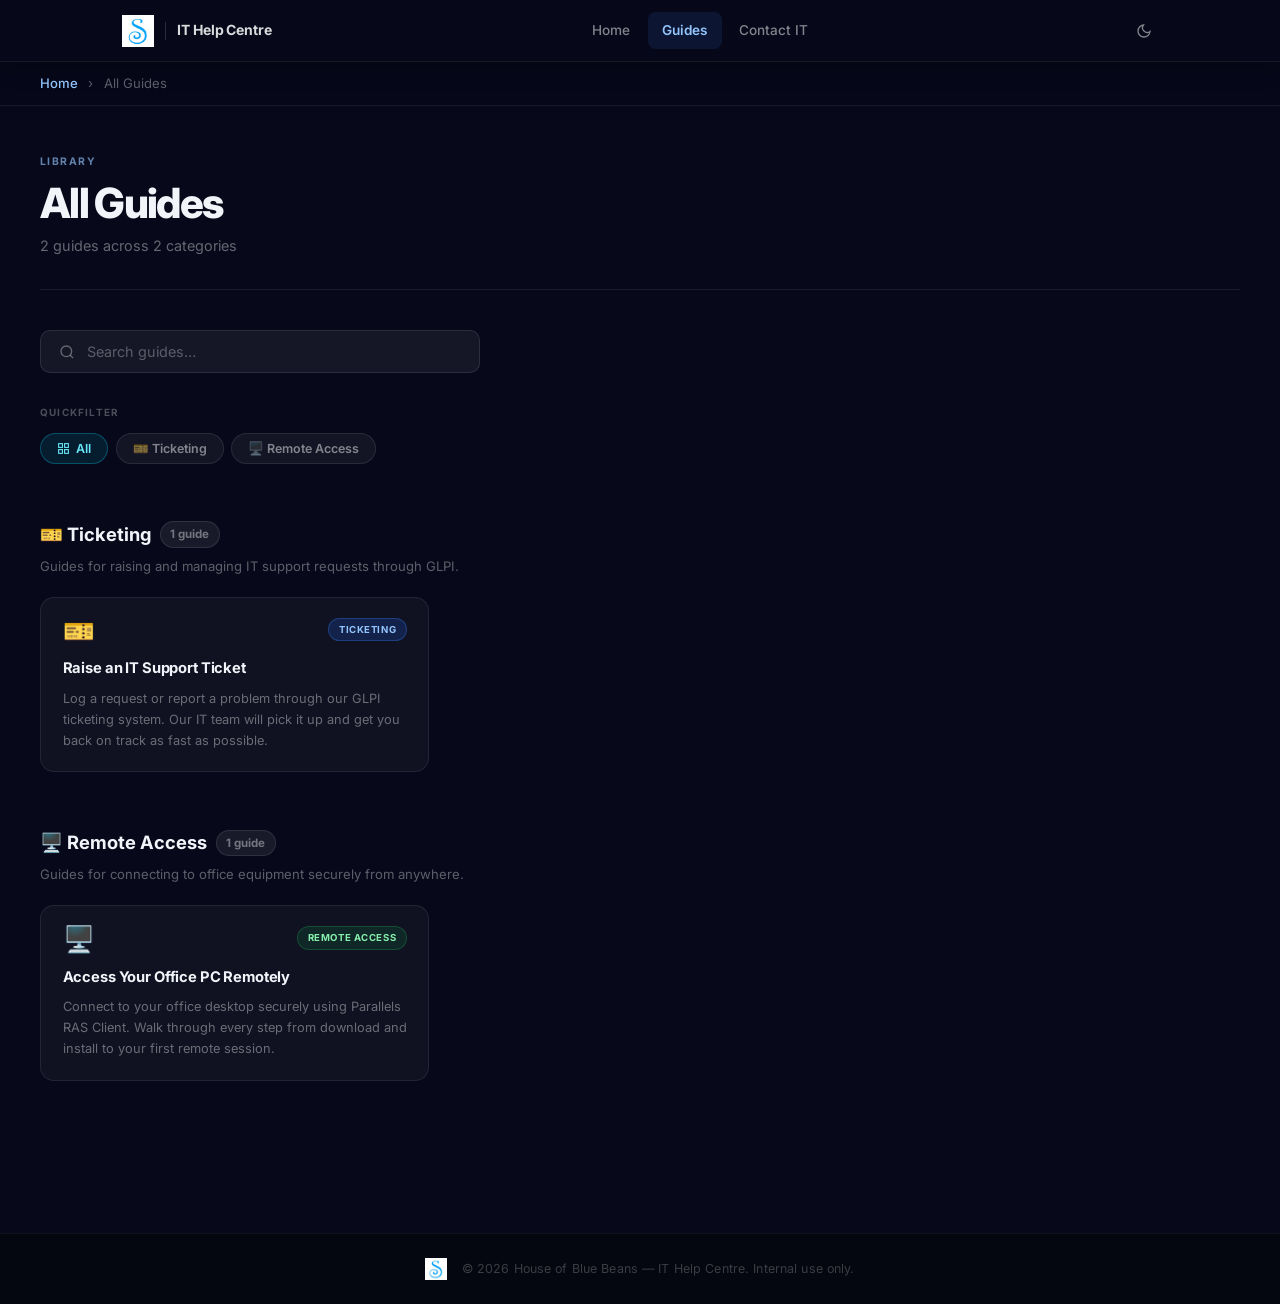
==== guides/all-guides.html @ 7a38ed7c "Add All Guides library page with search and category filters - New guides/all-guides.html — dark-the" ====
<!DOCTYPE html>
<html lang="en">
<head>
  <meta charset="UTF-8" />
  <meta name="viewport" content="width=device-width, initial-scale=1.0" />
  <meta name="description" content="All IT guides for House of Blue Beans staff — ticketing, remote access, and more." />
  <title>All Guides – House of Blue Beans IT Help Centre</title>
  <link rel="icon" type="image/png" href="../assets/images/logo.png" />
  <link rel="stylesheet" href="../assets/style.css?v=7" />
  <link rel="stylesheet" href="../assets/guides-lib.css?v=1" />
</head>
<body>

  <header>
    <div class="hdr-inner">
      <a href="../index.html" class="logo">
        <img src="../assets/images/logo.png" alt="House of Blue Beans" />
        <div class="logo-sep"></div>
        <span class="logo-label">IT Help Centre</span>
      </a>
      <nav>
        <a href="../index.html" class="nav-a">Home</a>
        <a href="../index.html#guides" class="nav-a">Guides</a>
        <a href="../index.html#contact" class="nav-a">Contact IT</a>
      </nav>
      <div class="hdr-controls">
        <button class="theme-toggle" title="Toggle light/dark mode" aria-label="Toggle light/dark mode">
          <svg class="icon-moon" width="16" height="16" fill="none" stroke="currentColor" stroke-width="2" viewBox="0 0 24 24"><path d="M21 12.79A9 9 0 1 1 11.21 3 7 7 0 0 0 21 12.79z"/></svg>
          <svg class="icon-sun" width="16" height="16" fill="none" stroke="currentColor" stroke-width="2" viewBox="0 0 24 24"><circle cx="12" cy="12" r="5"/><line x1="12" y1="1" x2="12" y2="3"/><line x1="12" y1="21" x2="12" y2="23"/><line x1="4.22" y1="4.22" x2="5.64" y2="5.64"/><line x1="18.36" y1="18.36" x2="19.78" y2="19.78"/><line x1="1" y1="12" x2="3" y2="12"/><line x1="21" y1="12" x2="23" y2="12"/><line x1="4.22" y1="19.78" x2="5.64" y2="18.36"/><line x1="18.36" y1="5.64" x2="19.78" y2="4.22"/></svg>
        </button>
        <button class="nav-toggle" aria-label="Open navigation" aria-expanded="false">
          <svg width="20" height="20" fill="none" stroke="currentColor" stroke-width="2" stroke-linecap="round" viewBox="0 0 24 24"><line x1="3" y1="6" x2="21" y2="6"/><line x1="3" y1="12" x2="21" y2="12"/><line x1="3" y1="18" x2="21" y2="18"/></svg>
        </button>
      </div>
    </div>
    <nav class="nav-mobile">
      <a href="../index.html" class="nav-mobile-a">Home</a>
      <a href="../index.html#guides" class="nav-mobile-a">Guides</a>
      <a href="../index.html#contact" class="nav-mobile-a">Contact IT</a>
    </nav>
  </header>

  <div class="breadcrumb">
    <a href="../index.html">Home</a>
    <span>›</span>
    All Guides
  </div>

  <div class="lib-wrap">
    <div class="lib-inner">

      <!-- Page header -->
      <div class="lib-hd">
        <span class="lib-label">Library</span>
        <h1 class="lib-title">All Guides</h1>
        <p class="lib-count" id="libCount">2 guides across 2 categories</p>
      </div>

      <!-- Search -->
      <div class="lib-search-wrap">
        <label class="lib-search" for="libSearch">
          <svg class="lib-search-icon" width="16" height="16" fill="none" stroke="currentColor" stroke-width="2" viewBox="0 0 24 24" aria-hidden="true"><circle cx="11" cy="11" r="8"/><path d="m21 21-4.35-4.35"/></svg>
          <input id="libSearch" type="search" placeholder="Search guides…" autocomplete="off" />
        </label>
      </div>

      <!-- Quickfilter -->
      <span class="lib-filter-label">Quickfilter</span>
      <div class="lib-pills">
        <button class="lib-pill active" data-filter="all">
          <svg width="13" height="13" fill="none" stroke="currentColor" stroke-width="2" viewBox="0 0 24 24"><rect x="3" y="3" width="7" height="7"/><rect x="14" y="3" width="7" height="7"/><rect x="3" y="14" width="7" height="7"/><rect x="14" y="14" width="7" height="7"/></svg>
          All
        </button>
        <button class="lib-pill" data-filter="ticketing">🎫 Ticketing</button>
        <button class="lib-pill" data-filter="remote-access">🖥️ Remote Access</button>
      </div>

      <!-- Empty state -->
      <p class="lib-empty" id="libEmpty">No guides match your search.</p>

      <!-- ── Ticketing ── -->
      <div class="lib-section" data-category="ticketing">
        <div class="lib-section-hd">
          <h2 class="lib-section-title">
            🎫 Ticketing
            <span class="lib-section-count">1 guide</span>
          </h2>
        </div>
        <p class="lib-section-desc">Guides for raising and managing IT support requests through GLPI.</p>
        <div class="lib-grid">

          <a class="lib-card" href="raise-it-ticket.html" data-title="raise an it support ticket" data-desc="log a request or report a problem through our glpi ticketing system">
            <div class="lib-card-top">
              <span class="lib-card-icon">🎫</span>
              <span class="lib-card-badge lbd-blue">Ticketing</span>
            </div>
            <h3 class="lib-card-title">Raise an IT Support Ticket</h3>
            <p class="lib-card-desc">Log a request or report a problem through our GLPI ticketing system. Our IT team will pick it up and get you back on track as fast as possible.</p>
          </a>

        </div>
      </div>

      <!-- ── Remote Access ── -->
      <div class="lib-section" data-category="remote-access">
        <div class="lib-section-hd">
          <h2 class="lib-section-title">
            🖥️ Remote Access
            <span class="lib-section-count">1 guide</span>
          </h2>
        </div>
        <p class="lib-section-desc">Guides for connecting to office equipment securely from anywhere.</p>
        <div class="lib-grid">

          <a class="lib-card" href="parallels-ras.html" data-title="access your office pc remotely" data-desc="connect to your office desktop securely using parallels ras client from home">
            <div class="lib-card-top">
              <span class="lib-card-icon">🖥️</span>
              <span class="lib-card-badge lbd-green">Remote Access</span>
            </div>
            <h3 class="lib-card-title">Access Your Office PC Remotely</h3>
            <p class="lib-card-desc">Connect to your office desktop securely using Parallels RAS Client. Walk through every step from download and install to your first remote session.</p>
          </a>

        </div>
      </div>

    </div>
  </div>

  <footer>
    <div class="footer-inner">
      <img src="../assets/images/logo.png" alt="House of Blue Beans" height="22" />
      <span>&copy; 2026 House of Blue Beans &mdash; IT Help Centre. Internal use only.</span>
    </div>
  </footer>

  <script src="../assets/main.js?v=6"></script>
  <script>
    (function () {
      var search   = document.getElementById('libSearch');
      var pills    = document.querySelectorAll('.lib-pill');
      var sections = document.querySelectorAll('.lib-section');
      var cards    = document.querySelectorAll('.lib-card');
      var empty    = document.getElementById('libEmpty');
      var activeFilter = 'all';

      function applyFilters() {
        var q = search.value.trim().toLowerCase();
        var anyVisible = false;

        sections.forEach(function (sec) {
          var cat = sec.dataset.category;
          var catMatch = activeFilter === 'all' || activeFilter === cat;
          var secHasMatch = false;

          sec.querySelectorAll('.lib-card').forEach(function (card) {
            var text = (card.dataset.title + ' ' + card.dataset.desc).toLowerCase();
            var match = catMatch && (!q || text.includes(q));
            card.style.display = match ? '' : 'none';
            if (match) { secHasMatch = true; anyVisible = true; }
          });

          sec.classList.toggle('hidden', !secHasMatch);
        });

        empty.classList.toggle('visible', !anyVisible);
      }

      search.addEventListener('input', applyFilters);

      pills.forEach(function (pill) {
        pill.addEventListener('click', function () {
          pills.forEach(function (p) { p.classList.remove('active'); });
          pill.classList.add('active');
          activeFilter = pill.dataset.filter;
          applyFilters();
        });
      });
    })();
  </script>
</body>
</html>
---- assets/style.css ----
@import url('https://fonts.googleapis.com/css2?family=Inter:wght@400;500;600;700;800&display=swap');

/* ══════════════════════════════════════
   RESET & BASE
══════════════════════════════════════ */
*, *::before, *::after { box-sizing: border-box; margin: 0; padding: 0; }
html { scroll-behavior: smooth; }
body {
  font-family: 'Inter', 'Segoe UI', system-ui, sans-serif;
  background: #07091a;
  color: #f1f5f9;
  line-height: 1.6;
  -webkit-font-smoothing: antialiased;
  min-height: 100vh;
}
a { text-decoration: none; color: inherit; }
img { display: block; }

/* ══════════════════════════════════════
   HEADER
══════════════════════════════════════ */
header {
  position: sticky; top: 0; z-index: 200;
  height: 62px;
  background: rgba(7,9,26,.88);
  backdrop-filter: blur(18px);
  -webkit-backdrop-filter: blur(18px);
  border-bottom: 1px solid rgba(255,255,255,.07);
  box-shadow: 0 1px 24px rgba(0,0,0,.35);
}
.hdr-inner {
  max-width: 1100px; margin: 0 auto;
  padding: 0 2rem; height: 100%;
  display: flex; align-items: center; justify-content: space-between;
}
.logo {
  display: flex; align-items: center; gap: .7rem;
}
.logo img { height: 32px; width: auto; }
.logo-sep { width: 1px; height: 18px; background: rgba(255,255,255,.15); }
.logo-label {
  font-size: .875rem; font-weight: 700;
  color: rgba(255,255,255,.85); letter-spacing: -.01em;
  white-space: nowrap;
}
nav { display: flex; align-items: center; gap: .2rem; }
.nav-a {
  font-size: .85rem; font-weight: 500;
  color: rgba(255,255,255,.5);
  padding: .45rem .9rem; border-radius: 8px;
  transition: color .15s, background .15s;
}
.nav-a:hover  { color: rgba(255,255,255,.9); background: rgba(255,255,255,.07); }
.nav-a.active { color: #93c5fd; background: rgba(59,130,246,.12); font-weight: 600; }

/* Header controls — theme toggle + hamburger */
.hdr-controls { display: flex; align-items: center; gap: .35rem; }
.theme-toggle,
.nav-toggle {
  background: none; border: none; cursor: pointer;
  color: rgba(255,255,255,.5); padding: .4rem;
  border-radius: 8px; display: flex; align-items: center;
  transition: color .15s, background .15s;
}
.theme-toggle:hover,
.nav-toggle:hover { color: rgba(255,255,255,.9); background: rgba(255,255,255,.07); }
.nav-toggle { display: none; }
.theme-toggle .icon-sun { display: none; }
body.light-mode .theme-toggle .icon-moon { display: none; }
body.light-mode .theme-toggle .icon-sun  { display: block; }

/* Mobile nav panel */
.nav-mobile {
  display: none;
  flex-direction: column;
  background: rgba(7,9,26,.97);
  backdrop-filter: blur(18px);
  -webkit-backdrop-filter: blur(18px);
  border-top: 1px solid rgba(255,255,255,.07);
  padding: .5rem 1.25rem 1rem;
  gap: .2rem;
}
.nav-mobile.open { display: flex; }
.nav-mobile-a {
  padding: .65rem .75rem; border-radius: 8px;
  font-size: .9rem; font-weight: 500;
  color: rgba(255,255,255,.55);
  transition: color .15s, background .15s;
}
.nav-mobile-a:hover { color: rgba(255,255,255,.9); background: rgba(255,255,255,.07); }
.nav-mobile-a.active { color: #93c5fd; background: rgba(59,130,246,.12); font-weight: 600; }

/* ══════════════════════════════════════
   HERO
══════════════════════════════════════ */
.hero {
  position: relative; overflow: hidden;
  padding: 6rem 2rem 5.5rem;
  text-align: center;
  background:
    radial-gradient(ellipse at 20% 60%, rgba(37,99,235,.22) 0%, transparent 55%),
    radial-gradient(ellipse at 80% 15%, rgba(99,102,241,.18) 0%, transparent 52%),
    radial-gradient(ellipse at 50% 100%, rgba(14,50,140,.2)  0%, transparent 58%),
    linear-gradient(180deg, #07091a 0%, #090d22 100%);
}
.hero::before {
  content: '';
  position: absolute; inset: 0;
  background-image:
    linear-gradient(rgba(255,255,255,.025) 1px, transparent 1px),
    linear-gradient(90deg, rgba(255,255,255,.025) 1px, transparent 1px);
  background-size: 60px 60px;
  mask-image: radial-gradient(ellipse at 50% 40%, black 30%, transparent 75%);
  pointer-events: none;
}
.hero-inner { max-width: 660px; margin: 0 auto; position: relative; }

.eyebrow {
  display: inline-flex; align-items: center; gap: .5rem;
  font-size: .7rem; font-weight: 700;
  letter-spacing: .12em; text-transform: uppercase;
  color: rgba(147,197,253,.8);
  margin-bottom: 1.5rem;
}
.eyebrow-dot {
  width: 7px; height: 7px; border-radius: 50%;
  background: #22c55e;
  box-shadow: 0 0 8px rgba(34,197,94,.7);
  animation: pulse 2.5s ease-in-out infinite;
  flex-shrink: 0;
}
@keyframes pulse {
  0%, 100% { box-shadow: 0 0 0 0 rgba(34,197,94,.5); }
  55%       { box-shadow: 0 0 0 7px rgba(34,197,94,0); }
}

.hero h1 {
  font-size: 3.4rem; font-weight: 800;
  letter-spacing: -.045em; line-height: 1.08;
  color: #fff;
  margin-bottom: 1rem;
  background: linear-gradient(135deg, #ffffff 40%, #93c5fd 100%);
  -webkit-background-clip: text;
  -webkit-text-fill-color: transparent;
  background-clip: text;
}
.hero p {
  font-size: 1.1rem;
  color: rgba(255,255,255,.48);
  margin-bottom: 2.5rem;
  letter-spacing: -.01em;
}

/* Search */
.search-box {
  display: flex; align-items: center; gap: .75rem;
  max-width: 480px; margin: 0 auto;
  background: rgba(255,255,255,.07);
  border: 1px solid rgba(255,255,255,.12);
  border-radius: 14px;
  padding: .9rem 1.25rem;
  cursor: text;
  transition: background .2s, border-color .2s, box-shadow .2s;
}
.search-box:focus-within {
  background: rgba(255,255,255,.1);
  border-color: rgba(99,102,241,.55);
  box-shadow: 0 0 0 3px rgba(99,102,241,.18);
}
.s-icon { color: rgba(255,255,255,.35); flex-shrink: 0; }
.search-box input {
  background: none; border: none; outline: none;
  color: #fff; font-size: .95rem; width: 100%;
  font-family: inherit;
}
.search-box input::placeholder { color: rgba(255,255,255,.3); }
.search-hint {
  font-size: .7rem; font-weight: 600;
  background: rgba(255,255,255,.08);
  border: 1px solid rgba(255,255,255,.12);
  border-radius: 5px; padding: .1rem .4rem;
  color: rgba(255,255,255,.3);
  pointer-events: none; white-space: nowrap;
  font-family: monospace;
}

/* Hero CTA buttons */
.hero-actions {
  display: flex; align-items: center; justify-content: center;
  gap: .85rem; margin-top: 2rem; flex-wrap: wrap;
}
.btn-primary {
  display: inline-flex; align-items: center; gap: .5rem;
  background: linear-gradient(135deg, #2563eb 0%, #4f46e5 100%);
  color: #fff; font-weight: 700; font-size: .9rem;
  padding: .75rem 1.5rem; border-radius: 12px;
  text-decoration: none; border: none;
  box-shadow: 0 4px 20px rgba(37,99,235,.35);
  transition: transform .2s, box-shadow .2s;
}
.btn-primary svg { transition: transform .2s; flex-shrink: 0; }
.btn-primary:hover { transform: translateY(-2px); box-shadow: 0 8px 28px rgba(37,99,235,.45); }
.btn-primary:hover svg { transform: translateX(3px); }
.btn-ghost {
  display: inline-flex; align-items: center;
  color: rgba(255,255,255,.55); font-weight: 600; font-size: .9rem;
  padding: .75rem 1.25rem; border-radius: 12px;
  border: 1px solid rgba(255,255,255,.12);
  text-decoration: none;
  transition: color .2s, border-color .2s, background .2s;
}
.btn-ghost:hover { color: rgba(255,255,255,.9); border-color: rgba(255,255,255,.25); background: rgba(255,255,255,.06); }

/* ══════════════════════════════════════
   GUIDES SECTION
══════════════════════════════════════ */
.guides {
  padding: 4rem 2rem 5rem;
  background: linear-gradient(180deg, #090d22 0%, #07091a 100%);
}
.guides-inner { max-width: 940px; margin: 0 auto; }

.guides-label { text-align: center; margin-bottom: 2.5rem; }

.sec-pill {
  display: inline-block;
  font-size: .7rem; font-weight: 700;
  letter-spacing: .1em; text-transform: uppercase;
  color: rgba(147,197,253,.8);
  padding: .35rem 1rem;
  border: 1px solid rgba(59,130,246,.25);
  border-radius: 999px;
  background: rgba(37,99,235,.1);
}

/* Onboarding banner */
.onboard-banner {
  display: flex; align-items: center; gap: 1.25rem;
  background: rgba(37,99,235,.08);
  border: 1px solid rgba(59,130,246,.2);
  border-radius: 16px;
  padding: 1.1rem 1.5rem;
  margin-bottom: 2rem;
  flex-wrap: wrap;
}
.onboard-icon { font-size: 1.6rem; flex-shrink: 0; }
.onboard-text { flex: 1; min-width: 160px; }
.onboard-text strong {
  display: block; font-size: .9rem; font-weight: 700;
  color: #93c5fd; margin-bottom: .15rem;
}
.onboard-text span { font-size: .8rem; color: rgba(255,255,255,.45); }
.onboard-steps { display: flex; align-items: center; gap: .75rem; flex-wrap: wrap; }
.onboard-step {
  display: inline-flex; align-items: center; gap: .45rem;
  background: rgba(255,255,255,.06); border: 1px solid rgba(255,255,255,.1);
  border-radius: 8px; padding: .45rem .85rem;
  font-size: .8rem; font-weight: 600; color: rgba(255,255,255,.75);
  transition: background .15s, border-color .15s, color .15s;
}
.onboard-step:hover { background: rgba(255,255,255,.1); border-color: rgba(255,255,255,.18); color: #fff; }
.onboard-num {
  width: 18px; height: 18px; border-radius: 50%;
  background: #2563eb; color: #fff;
  font-size: .7rem; font-weight: 700;
  display: flex; align-items: center; justify-content: center;
  flex-shrink: 0;
}
.onboard-arrow { color: rgba(255,255,255,.3); flex-shrink: 0; }

/* Category filter */
.filter-row {
  display: flex; align-items: center; gap: .5rem;
  margin-bottom: 1.75rem; flex-wrap: wrap;
}
.filter-btn {
  background: rgba(255,255,255,.05);
  border: 1px solid rgba(255,255,255,.1);
  border-radius: 999px;
  padding: .38rem 1rem;
  font-size: .78rem; font-weight: 600;
  color: rgba(255,255,255,.5);
  cursor: pointer; font-family: inherit;
  transition: background .15s, border-color .15s, color .15s;
}
.filter-btn:hover { background: rgba(255,255,255,.09); color: rgba(255,255,255,.8); }
.filter-btn.active {
  background: rgba(37,99,235,.2);
  border-color: rgba(59,130,246,.4);
  color: #93c5fd;
}

/* 2-card grid */
.card-grid {
  display: grid;
  grid-template-columns: repeat(2, 1fr);
  gap: 1.5rem;
}

/* Guide card */
.gcard {
  position: relative;
  display: flex; flex-direction: column;
  background: rgba(12,18,46,.7);
  border-radius: 24px;
  padding: 2.25rem 2.25rem 2rem;
  overflow: hidden;
  isolation: isolate;
  transition: transform .3s cubic-bezier(.22,.68,0,1.2), box-shadow .3s;
  box-shadow: 0 4px 24px rgba(0,0,0,.35), 0 1px 0 rgba(255,255,255,.04) inset;
}
.gcard::before {
  content: '';
  position: absolute; inset: 0;
  border-radius: 24px; padding: 1px;
  background: linear-gradient(135deg, rgba(59,130,246,.35) 0%, rgba(99,102,241,.2) 100%);
  -webkit-mask: linear-gradient(#fff 0 0) content-box, linear-gradient(#fff 0 0);
  mask: linear-gradient(#fff 0 0) content-box, linear-gradient(#fff 0 0);
  -webkit-mask-composite: xor; mask-composite: exclude;
  pointer-events: none;
  transition: opacity .3s;
}
.gcard::after {
  content: '';
  position: absolute; top: 0; left: 15%; right: 15%; height: 1px;
  background: linear-gradient(90deg, transparent, rgba(99,130,246,.6), transparent);
  pointer-events: none;
}
.gcard:hover {
  transform: translateY(-8px);
  box-shadow: 0 28px 64px rgba(37,99,235,.25), 0 8px 24px rgba(0,0,0,.4);
}
.gcard:hover::before {
  background: linear-gradient(135deg, rgba(59,130,246,.65) 0%, rgba(99,102,241,.5) 100%);
}

.gc-top {
  display: flex; align-items: center; gap: .85rem;
  margin-bottom: 1.5rem;
}
.gc-icon {
  width: 56px; height: 56px; border-radius: 16px;
  display: flex; align-items: center; justify-content: center;
  font-size: 1.6rem; flex-shrink: 0;
}
.ic-blue   { background: linear-gradient(135deg, rgba(37,99,235,.3), rgba(99,102,241,.2)); border: 1px solid rgba(59,130,246,.3); }
.ic-green  { background: linear-gradient(135deg, rgba(22,163,74,.25), rgba(16,185,129,.15)); border: 1px solid rgba(34,197,94,.25); }

.gc-badge {
  font-size: .65rem; font-weight: 700; letter-spacing: .08em;
  text-transform: uppercase; padding: .22rem .65rem;
  border-radius: 999px;
}
.bd-blue   { background: rgba(37,99,235,.2);  color: #93c5fd; border: 1px solid rgba(59,130,246,.3); }
.bd-green  { background: rgba(22,163,74,.15); color: #86efac; border: 1px solid rgba(34,197,94,.25); }

.gc-title {
  font-size: 1.25rem; font-weight: 800;
  color: #f1f5f9; letter-spacing: -.025em;
  line-height: 1.25; margin-bottom: .85rem;
}
.gc-desc {
  font-size: .875rem; color: rgba(255,255,255,.48);
  line-height: 1.65; flex: 1; margin-bottom: 1.75rem;
}

.gc-footer {
  margin-top: auto;
  padding-top: 1.5rem;
  border-top: 1px solid rgba(255,255,255,.07);
}
.gc-cta {
  display: inline-flex; align-items: center; gap: .5rem;
  font-size: .875rem; font-weight: 700;
  color: #93c5fd;
  transition: gap .2s, color .2s;
}
.gc-cta svg { transition: transform .2s; flex-shrink: 0; }
.gcard:hover .gc-cta { gap: .75rem; color: #bfdbfe; }
.gcard:hover .gc-cta svg { transform: translateX(3px); }

/* ══════════════════════════════════════
   CONTACT SECTION
══════════════════════════════════════ */
.contact {
  padding: 4rem 2rem 4.5rem;
  background: linear-gradient(180deg, #07091a 0%, #06071a 100%);
  border-top: 1px solid rgba(255,255,255,.05);
}
.contact-inner { max-width: 1100px; margin: 0 auto; }
.contact-hd { text-align: center; margin-bottom: 2.5rem; }
.contact-sub {
  margin-top: .75rem;
  font-size: .9rem; color: rgba(255,255,255,.38);
}

.contact-row {
  display: grid;
  grid-template-columns: repeat(3, 1fr);
  gap: 1.1rem;
}
.ccard {
  background: rgba(255,255,255,.04);
  border: 1px solid rgba(255,255,255,.08);
  border-radius: 18px;
  padding: 1.5rem 1.6rem;
  display: flex; align-items: flex-start; gap: .9rem;
  transition: background .2s, border-color .2s, transform .25s;
}
.ccard:hover {
  background: rgba(255,255,255,.07);
  border-color: rgba(255,255,255,.14);
  transform: translateY(-3px);
}
.ccard-icon {
  font-size: 1.2rem; width: 42px; height: 42px;
  border-radius: 12px; flex-shrink: 0;
  display: flex; align-items: center; justify-content: center;
}
.ci-green  { background: rgba(22,163,74,.15);  border: 1px solid rgba(34,197,94,.2); }
.ci-blue   { background: rgba(37,99,235,.15);  border: 1px solid rgba(59,130,246,.2); }
.ci-purple { background: rgba(99,102,241,.15); border: 1px solid rgba(99,102,241,.25); }

.ccard-label {
  font-size: .65rem; font-weight: 700;
  letter-spacing: .09em; text-transform: uppercase;
  color: rgba(255,255,255,.3); margin-bottom: .3rem;
}
.ccard-val {
  font-size: .875rem; font-weight: 600;
  color: rgba(255,255,255,.8);
  line-height: 1.4;
  display: block;
  white-space: nowrap;
}
.ccard-link { color: #93c5fd; }
.ccard-link:hover { text-decoration: underline; }
.ccard-note {
  font-size: .75rem; color: rgba(255,255,255,.28);
  margin-top: .3rem;
}

/* ══════════════════════════════════════
   FOOTER
══════════════════════════════════════ */
footer {
  background: #040610;
  border-top: 1px solid rgba(255,255,255,.05);
  padding: 1.5rem 2rem;
}
.footer-inner {
  max-width: 940px; margin: 0 auto;
  display: flex; align-items: center; justify-content: center;
  gap: .9rem;
}
footer span {
  font-size: .78rem;
  color: rgba(255,255,255,.22);
  letter-spacing: .01em;
}

/* ══════════════════════════════════════
   RESPONSIVE
══════════════════════════════════════ */
@media (max-width: 700px) {
  .hero { padding: 4.5rem 1.5rem 4rem; }
  .hero h1 { font-size: 2.4rem; }
  .hero p  { font-size: 1rem; }
  .card-grid { grid-template-columns: 1fr; }
  .guides { padding: 3rem 1.5rem 4rem; }
  .contact-row { grid-template-columns: 1fr; }
  .contact { padding: 3rem 1.5rem 3.5rem; }
  .hdr-inner { padding: 0 1.25rem; }
  nav { display: none; }
  .nav-toggle { display: flex; }
  .gcard { padding: 1.75rem 1.5rem; }
  .search-hint { display: none; }
}
@media (max-width: 420px) {
  .hero h1 { font-size: 2rem; }
  .search-box { padding: .8rem 1rem; }
  .onboard-banner { flex-direction: column; align-items: flex-start; }
}

/* ══════════════════════════════════════
   GUIDE PAGES
══════════════════════════════════════ */
.breadcrumb {
  position: sticky;
  top: 62px;
  z-index: 100;
  background: rgba(7,9,26,.97);
  backdrop-filter: blur(12px);
  -webkit-backdrop-filter: blur(12px);
  border-bottom: 1px solid rgba(255,255,255,.07);
  padding: .7rem 2.5rem; font-size: .82rem;
  color: rgba(255,255,255,.35);
}
.breadcrumb a { color: #93c5fd; font-weight: 500; }
.breadcrumb a:hover { text-decoration: underline; }
.breadcrumb span { margin: 0 .4rem; }

.contact-bar {
  background: #0f172a; color: #64748b;
  text-align: center; padding: 1.1rem 2rem; font-size: .875rem;
}
.contact-bar a      { color: #60a5fa; }
.contact-bar strong { color: #cbd5e1; }

@media (max-width: 640px) {
  .breadcrumb { padding-left: 1.25rem; }
}

/* ══════════════════════════════════════
   LIGHT MODE (HOMEPAGE)
══════════════════════════════════════ */
body.light-mode {
  background: #f8fafc;
  color: #0f172a;
}

/* Header */
body.light-mode header {
  background: rgba(255,255,255,.96);
  border-bottom-color: #e2e8f0;
  box-shadow: 0 1px 12px rgba(0,0,0,.06);
}
body.light-mode .logo-label { color: #0f172a; }
body.light-mode .logo-sep { background: #e2e8f0; }
body.light-mode .nav-a { color: #64748b; }
body.light-mode .nav-a:hover { color: #0f172a; background: #f1f5f9; }
body.light-mode .nav-a.active { color: #2563eb; background: #eff6ff; font-weight: 600; }
body.light-mode .theme-toggle,
body.light-mode .nav-toggle { color: #64748b; }
body.light-mode .theme-toggle:hover,
body.light-mode .nav-toggle:hover { color: #0f172a; background: #f1f5f9; }
body.light-mode .nav-mobile { background: #ffffff; border-top-color: #e2e8f0; box-shadow: 0 4px 12px rgba(0,0,0,.06); }
body.light-mode .nav-mobile-a { color: #64748b; }
body.light-mode .nav-mobile-a:hover { color: #0f172a; background: #f8fafc; }
body.light-mode .nav-mobile-a.active { color: #2563eb; background: #eff6ff; }

/* Hero */
body.light-mode .hero {
  background: linear-gradient(180deg, #ffffff 0%, #f1f5f9 100%);
}
body.light-mode .hero::before {
  background-image:
    linear-gradient(rgba(0,0,0,.04) 1px, transparent 1px),
    linear-gradient(90deg, rgba(0,0,0,.04) 1px, transparent 1px);
}
body.light-mode .hero h1 {
  background: linear-gradient(135deg, #0f172a 40%, #2563eb 100%);
  -webkit-background-clip: text;
  background-clip: text;
}
body.light-mode .hero p { color: #64748b; }
body.light-mode .eyebrow { color: #2563eb; }
body.light-mode .eyebrow-dot { background: #16a34a; box-shadow: 0 0 8px rgba(22,163,74,.5); }

/* Search */
body.light-mode .search-box {
  background: #ffffff;
  border-color: #e2e8f0;
  box-shadow: 0 1px 4px rgba(0,0,0,.06);
}
body.light-mode .search-box:focus-within {
  border-color: #2563eb;
  box-shadow: 0 0 0 3px rgba(37,99,235,.12);
}
body.light-mode .search-box input { color: #0f172a; }
body.light-mode .search-box input::placeholder { color: #94a3b8; }
body.light-mode .s-icon { color: #94a3b8; }
body.light-mode .search-hint { background: #f1f5f9; border-color: #e2e8f0; color: #94a3b8; }

/* CTA */
body.light-mode .btn-ghost { color: #475569; border-color: #e2e8f0; }
body.light-mode .btn-ghost:hover { color: #0f172a; background: #f1f5f9; border-color: #cbd5e1; }

/* Guides section */
body.light-mode .guides { background: #f8fafc; }
body.light-mode .sec-pill { color: #1d4ed8; border-color: #bfdbfe; background: #eff6ff; }

/* Onboarding banner */
body.light-mode .onboard-banner { background: #eff6ff; border-color: #bfdbfe; }
body.light-mode .onboard-text strong { color: #1d4ed8; }
body.light-mode .onboard-text span { color: #64748b; }
body.light-mode .onboard-step { background: #ffffff; border-color: #e2e8f0; color: #374151; }
body.light-mode .onboard-step:hover { background: #f0f9ff; border-color: #93c5fd; color: #1d4ed8; }
body.light-mode .onboard-arrow { color: #cbd5e1; }

/* Filter */
body.light-mode .filter-btn { background: #ffffff; border-color: #e2e8f0; color: #64748b; }
body.light-mode .filter-btn:hover { background: #f8fafc; color: #374151; border-color: #cbd5e1; }
body.light-mode .filter-btn.active { background: #eff6ff; border-color: #93c5fd; color: #1d4ed8; }

/* Cards */
body.light-mode .gcard {
  background: #ffffff;
  box-shadow: 0 1px 3px rgba(0,0,0,.05), 0 4px 16px rgba(0,0,0,.06);
}
body.light-mode .gcard::before { background: linear-gradient(135deg, rgba(37,99,235,.3) 0%, rgba(99,102,241,.2) 100%); }
body.light-mode .gcard:hover { box-shadow: 0 8px 32px rgba(37,99,235,.12), 0 2px 8px rgba(0,0,0,.06); }
body.light-mode .gc-title { color: #0f172a; }
body.light-mode .gc-desc { color: #64748b; }
body.light-mode .gc-footer { border-top-color: #f1f5f9; }

/* Contact */
body.light-mode .contact { background: #f1f5f9; border-top-color: #e2e8f0; }
body.light-mode .contact-sub { color: #64748b; }
body.light-mode .ccard { background: #ffffff; border-color: #e2e8f0; box-shadow: 0 1px 4px rgba(0,0,0,.04); }
body.light-mode .ccard:hover { background: #f8fafc; border-color: #cbd5e1; box-shadow: 0 4px 12px rgba(0,0,0,.06); }
body.light-mode .ccard-label { color: #94a3b8; }
body.light-mode .ccard-val { color: #0f172a; }
body.light-mode .ccard-note { color: #94a3b8; }

/* Footer */
body.light-mode footer { background: #e2e8f0; border-top-color: #cbd5e1; }
body.light-mode footer span { color: #64748b; }
---- assets/guides-lib.css ----
/* ── Library page layout ── */
.lib-wrap {
  min-height: calc(100vh - 62px);
  background: #07091a;
  padding: 3rem 2rem 6rem;
}
.lib-inner {
  max-width: 1200px;
  margin: 0 auto;
}

/* Page header */
.lib-hd {
  padding-bottom: 2rem;
  margin-bottom: 2.5rem;
  border-bottom: 1px solid rgba(255,255,255,.07);
}
.lib-label {
  display: block;
  font-size: .65rem; font-weight: 700;
  letter-spacing: .14em; text-transform: uppercase;
  color: rgba(147,197,253,.65);
  margin-bottom: .65rem;
}
.lib-title {
  font-size: 2.6rem; font-weight: 800;
  color: #f1f5f9; letter-spacing: -.04em;
  line-height: 1.1; margin-bottom: .45rem;
}
.lib-count {
  font-size: .9rem;
  color: rgba(255,255,255,.38);
}

/* Search */
.lib-search-wrap { margin-bottom: 2rem; }
.lib-search {
  display: flex; align-items: center; gap: .75rem;
  max-width: 440px;
  background: rgba(255,255,255,.06);
  border: 1px solid rgba(255,255,255,.1);
  border-radius: 10px;
  padding: .75rem 1.1rem;
  cursor: text;
  transition: border-color .2s, box-shadow .2s;
}
.lib-search:focus-within {
  border-color: rgba(99,102,241,.5);
  box-shadow: 0 0 0 3px rgba(99,102,241,.14);
}
.lib-search-icon { color: rgba(255,255,255,.35); flex-shrink: 0; }
.lib-search input {
  background: none; border: none; outline: none;
  color: #f1f5f9; font-size: .9rem; width: 100%;
  font-family: inherit;
}
.lib-search input::placeholder { color: rgba(255,255,255,.3); }

/* Quickfilter */
.lib-filter-label {
  display: block;
  font-size: .62rem; font-weight: 700;
  letter-spacing: .12em; text-transform: uppercase;
  color: rgba(255,255,255,.28);
  margin-bottom: .75rem;
}
.lib-pills {
  display: flex; align-items: center; gap: .45rem;
  flex-wrap: wrap;
  margin-bottom: 3.5rem;
}
.lib-pill {
  display: inline-flex; align-items: center; gap: .4rem;
  background: rgba(255,255,255,.05);
  border: 1px solid rgba(255,255,255,.09);
  border-radius: 999px;
  padding: .42rem 1rem;
  font-size: .78rem; font-weight: 600;
  color: rgba(255,255,255,.48);
  cursor: pointer; font-family: inherit;
  transition: background .15s, border-color .15s, color .15s;
}
.lib-pill:hover { background: rgba(255,255,255,.09); color: rgba(255,255,255,.85); }
.lib-pill.active {
  background: rgba(6,182,212,.12);
  border-color: rgba(6,182,212,.35);
  color: #67e8f9;
}

/* Category section */
.lib-section { margin-bottom: 3.5rem; }
.lib-section.hidden { display: none; }
.lib-section-hd {
  display: flex; align-items: center; justify-content: space-between;
  margin-bottom: .4rem;
}
.lib-section-title {
  font-size: 1.15rem; font-weight: 700;
  color: #f1f5f9;
  display: flex; align-items: center; gap: .55rem;
}
.lib-section-count {
  font-size: .72rem; font-weight: 700;
  background: rgba(255,255,255,.07);
  border: 1px solid rgba(255,255,255,.1);
  border-radius: 999px;
  padding: .18rem .6rem;
  color: rgba(255,255,255,.4);
}
.lib-section-desc {
  font-size: .82rem;
  color: rgba(255,255,255,.35);
  margin-bottom: 1.25rem;
}

/* Card grid — 3 columns, grows to fit */
.lib-grid {
  display: grid;
  grid-template-columns: repeat(3, 1fr);
  gap: 1rem;
}

/* Card */
.lib-card {
  background: rgba(255,255,255,.04);
  border: 1px solid rgba(255,255,255,.08);
  border-radius: 14px;
  padding: 1.25rem 1.35rem;
  display: flex; flex-direction: column;
  transition: background .2s, border-color .2s, transform .22s;
  text-decoration: none;
}
.lib-card:hover {
  background: rgba(255,255,255,.07);
  border-color: rgba(255,255,255,.16);
  transform: translateY(-4px);
}
.lib-card-top {
  display: flex; align-items: flex-start; justify-content: space-between;
  margin-bottom: 1rem;
}
.lib-card-icon { font-size: 1.6rem; line-height: 1; }
.lib-card-badge {
  font-size: .6rem; font-weight: 700;
  letter-spacing: .06em; text-transform: uppercase;
  padding: .2rem .6rem; border-radius: 999px;
}
.lbd-blue  { background: rgba(37,99,235,.2);  color: #93c5fd; border: 1px solid rgba(59,130,246,.3); }
.lbd-green { background: rgba(22,163,74,.15); color: #86efac; border: 1px solid rgba(34,197,94,.25); }
.lib-card-title {
  font-size: .92rem; font-weight: 700;
  color: #f1f5f9; letter-spacing: -.01em;
  line-height: 1.35; margin-bottom: .55rem;
}
.lib-card-desc {
  font-size: .8rem;
  color: rgba(255,255,255,.38);
  line-height: 1.65; flex: 1;
}

/* Empty state */
.lib-empty {
  text-align: center;
  padding: 3rem 1rem;
  color: rgba(255,255,255,.28);
  font-size: .9rem;
  display: none;
}
.lib-empty.visible { display: block; }

/* Responsive */
@media (max-width: 900px)  { .lib-grid { grid-template-columns: repeat(2, 1fr); } }
@media (max-width: 520px)  { .lib-grid { grid-template-columns: 1fr; } }
@media (max-width: 700px)  {
  .lib-title { font-size: 2rem; }
  .lib-wrap { padding: 2rem 1.25rem 4rem; }
}
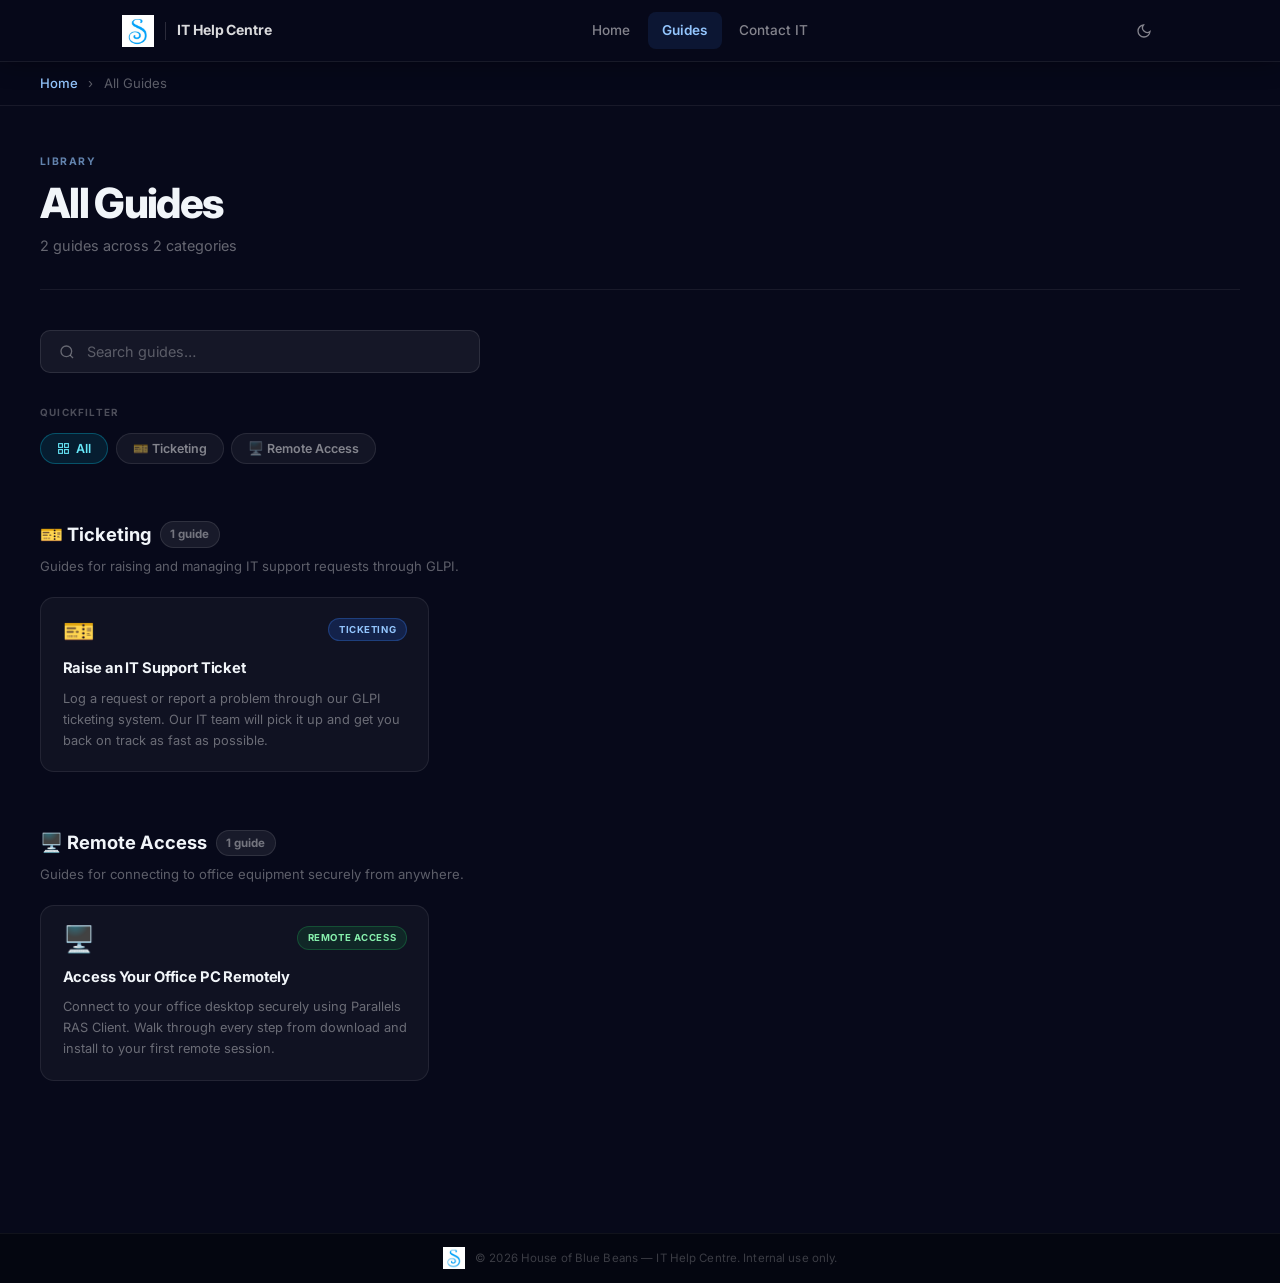
==== commit 62a8bc03: "Fix TOC scroll offset — account for sticky header + breadcrumb Co-Authored-By: Claude Sonnet 4.6 <no" ====
--- a/guides/all-guides.html
+++ b/guides/all-guides.html
@@ -134,7 +134,7 @@
     </div>
   </footer>
 
-  <script src="../assets/main.js?v=6"></script>
+  <script src="../assets/main.js?v=7"></script>
   <script>
     (function () {
       var search   = document.getElementById('libSearch');
--- a/assets/style.css
+++ b/assets/style.css
@@ -616,3 +616,54 @@
 /* Footer */
 body.light-mode footer { background: #e2e8f0; border-top-color: #cbd5e1; }
 body.light-mode footer span { color: #64748b; }
+
+/* ══════════════════════════════════════
+   COMPACT LAYOUT — fits in one viewport
+══════════════════════════════════════ */
+
+/* Hero */
+.hero { padding: 2.25rem 2rem 1.75rem; }
+.eyebrow { margin-bottom: .75rem; }
+.hero h1 { font-size: 2rem; letter-spacing: -.03em; margin-bottom: .5rem; }
+.hero p { font-size: .9rem; margin-bottom: 1.25rem; }
+.search-box { padding: .7rem 1.1rem; border-radius: 12px; }
+.hero-actions { margin-top: 1rem; gap: .65rem; }
+.btn-primary, .btn-ghost { padding: .6rem 1.1rem; font-size: .82rem; border-radius: 10px; }
+
+/* Guides section */
+.guides { padding: 1.5rem 2rem 2rem; }
+.guides-label { margin-bottom: 1rem; }
+.onboard-banner { padding: .7rem 1.1rem; margin-bottom: 1rem; gap: .85rem; }
+.onboard-icon { font-size: 1.1rem; }
+.onboard-text strong { font-size: .8rem; }
+.onboard-text span { font-size: .72rem; }
+.onboard-step { padding: .3rem .65rem; font-size: .72rem; }
+.filter-row { margin-bottom: 1rem; gap: .4rem; }
+.filter-btn { padding: .3rem .8rem; font-size: .72rem; }
+.card-grid { gap: 1rem; }
+
+/* Guide cards — compact, matching library page */
+.gcard { padding: 1.1rem 1.2rem 1rem; border-radius: 18px; }
+.gc-top { margin-bottom: .7rem; gap: .65rem; }
+.gc-icon { width: 38px; height: 38px; border-radius: 11px; font-size: 1.1rem; }
+.gc-badge { font-size: .6rem; padding: .18rem .55rem; }
+.gc-title { font-size: .92rem; margin-bottom: .4rem; }
+.gc-desc { font-size: .78rem; margin-bottom: .75rem; line-height: 1.55; }
+.gc-footer { padding-top: .75rem; }
+.gc-cta { font-size: .78rem; }
+
+/* Contact section */
+.contact { padding: 1.5rem 2rem 2rem; }
+.contact-hd { margin-bottom: 1.25rem; }
+.contact-sub { font-size: .82rem; margin-top: .4rem; }
+.contact-row { gap: .85rem; }
+.ccard { padding: .85rem 1rem; border-radius: 14px; gap: .75rem; }
+.ccard-icon { width: 34px; height: 34px; font-size: .95rem; border-radius: 9px; }
+.ccard-label { font-size: .6rem; margin-bottom: .2rem; }
+.ccard-val { font-size: .8rem; }
+.ccard-note { font-size: .68rem; margin-top: .2rem; }
+
+/* Footer */
+footer { padding: .85rem 2rem; }
+.footer-inner { gap: .65rem; }
+footer span { font-size: .72rem; }
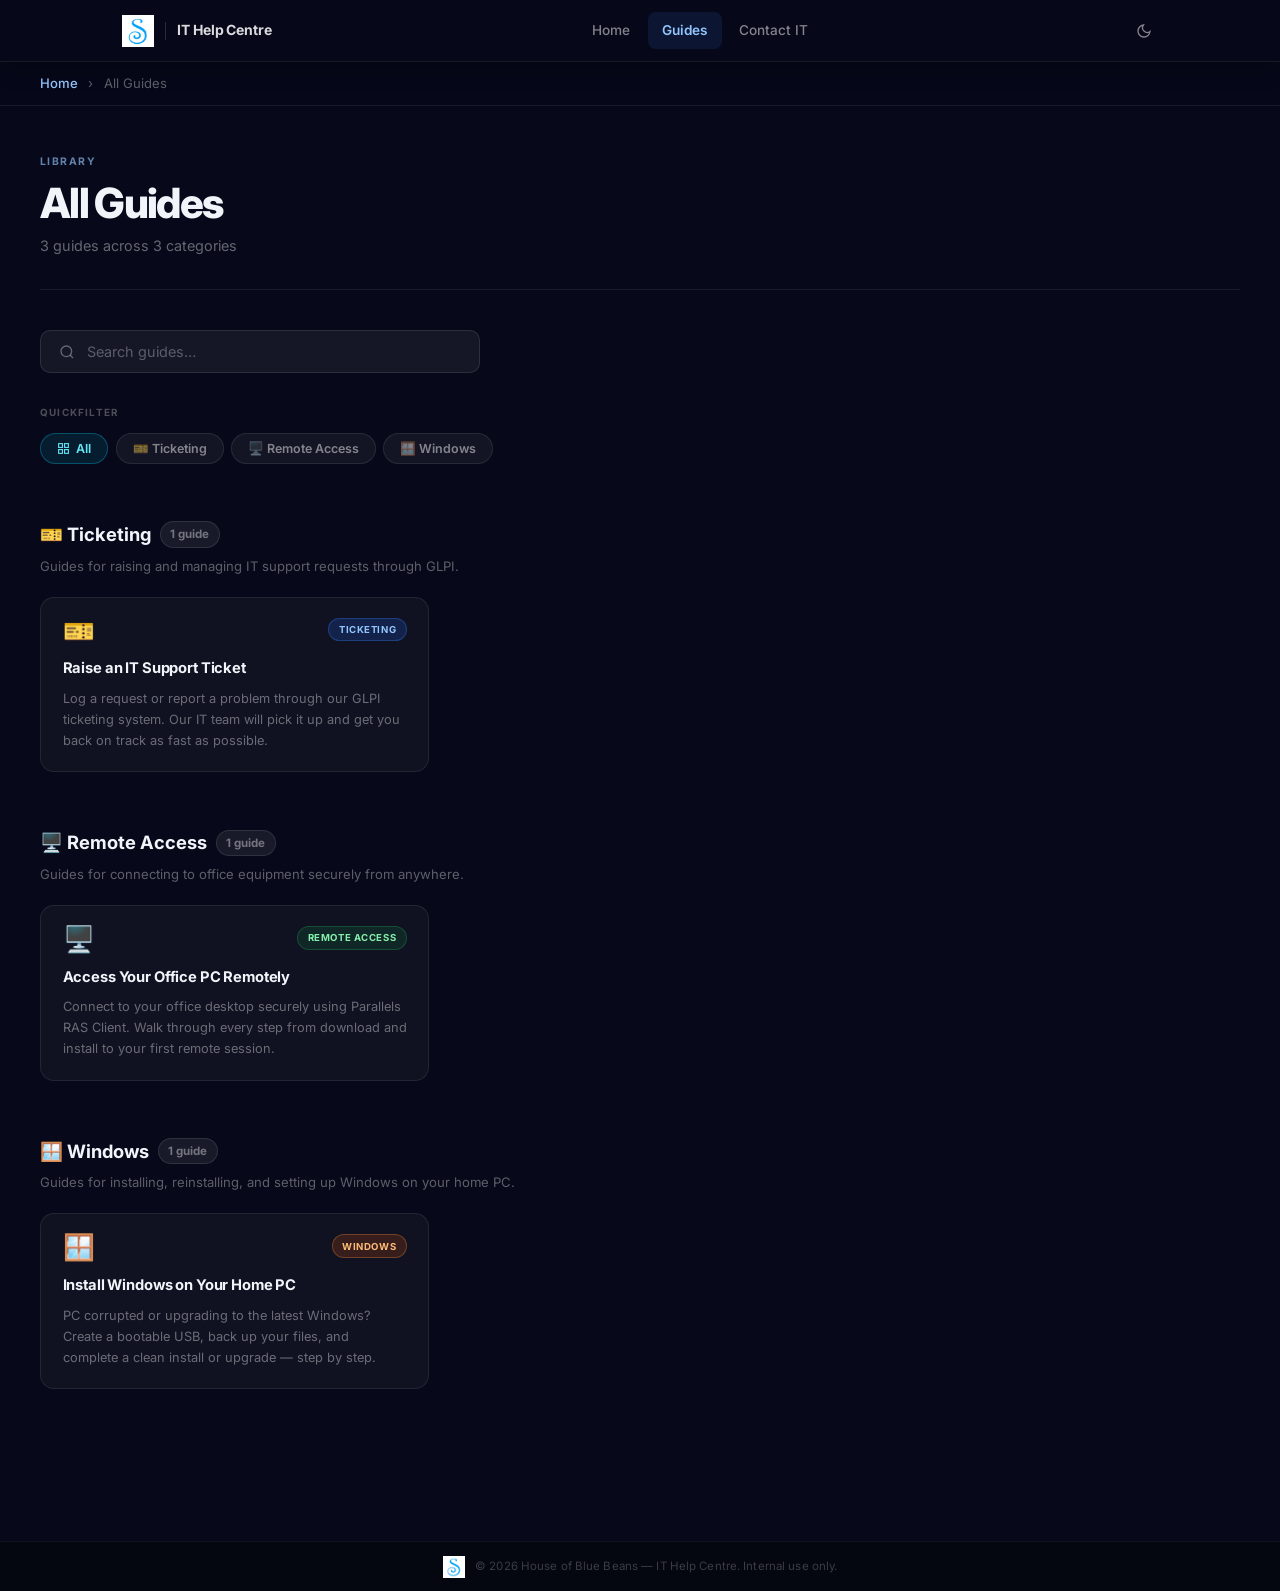
==== commit a20fb827: "Add Windows installation guide and orange category - New guide: guides/install-windows.html (8 steps" ====
--- a/guides/all-guides.html
+++ b/guides/all-guides.html
@@ -3,10 +3,10 @@
 <head>
   <meta charset="UTF-8" />
   <meta name="viewport" content="width=device-width, initial-scale=1.0" />
-  <meta name="description" content="All IT guides for House of Blue Beans staff — ticketing, remote access, and more." />
+  <meta name="description" content="All IT guides for House of Blue Beans staff — ticketing, remote access, Windows, and more." />
   <title>All Guides – House of Blue Beans IT Help Centre</title>
   <link rel="icon" type="image/png" href="../assets/images/logo.png" />
-  <link rel="stylesheet" href="../assets/style.css?v=7" />
+  <link rel="stylesheet" href="../assets/style.css?v=8" />
   <link rel="stylesheet" href="../assets/guides-lib.css?v=1" />
 </head>
 <body>
@@ -53,7 +53,7 @@
       <div class="lib-hd">
         <span class="lib-label">Library</span>
         <h1 class="lib-title">All Guides</h1>
-        <p class="lib-count" id="libCount">2 guides across 2 categories</p>
+        <p class="lib-count" id="libCount">3 guides across 3 categories</p>
       </div>
 
       <!-- Search -->
@@ -73,6 +73,7 @@
         </button>
         <button class="lib-pill" data-filter="ticketing">🎫 Ticketing</button>
         <button class="lib-pill" data-filter="remote-access">🖥️ Remote Access</button>
+        <button class="lib-pill" data-filter="windows">🪟 Windows</button>
       </div>
 
       <!-- Empty state -->
@@ -124,6 +125,29 @@
         </div>
       </div>
 
+      <!-- ── Windows ── -->
+      <div class="lib-section" data-category="windows">
+        <div class="lib-section-hd">
+          <h2 class="lib-section-title">
+            🪟 Windows
+            <span class="lib-section-count">1 guide</span>
+          </h2>
+        </div>
+        <p class="lib-section-desc">Guides for installing, reinstalling, and setting up Windows on your home PC.</p>
+        <div class="lib-grid">
+
+          <a class="lib-card" href="install-windows.html" data-title="install windows on your home pc" data-desc="reinstall or upgrade windows on a corrupted or outdated home pc using the media creation tool bootable usb">
+            <div class="lib-card-top">
+              <span class="lib-card-icon">🪟</span>
+              <span class="lib-card-badge lbd-orange">Windows</span>
+            </div>
+            <h3 class="lib-card-title">Install Windows on Your Home PC</h3>
+            <p class="lib-card-desc">PC corrupted or upgrading to the latest Windows? Create a bootable USB, back up your files, and complete a clean install or upgrade — step by step.</p>
+          </a>
+
+        </div>
+      </div>
+
     </div>
   </div>
 
@@ -134,13 +158,12 @@
     </div>
   </footer>
 
-  <script src="../assets/main.js?v=7"></script>
+  <script src="../assets/main.js?v=8"></script>
   <script>
     (function () {
       var search   = document.getElementById('libSearch');
       var pills    = document.querySelectorAll('.lib-pill');
       var sections = document.querySelectorAll('.lib-section');
-      var cards    = document.querySelectorAll('.lib-card');
       var empty    = document.getElementById('libEmpty');
       var activeFilter = 'all';
 
--- a/assets/style.css
+++ b/assets/style.css
@@ -345,6 +345,7 @@
 }
 .ic-blue   { background: linear-gradient(135deg, rgba(37,99,235,.3), rgba(99,102,241,.2)); border: 1px solid rgba(59,130,246,.3); }
 .ic-green  { background: linear-gradient(135deg, rgba(22,163,74,.25), rgba(16,185,129,.15)); border: 1px solid rgba(34,197,94,.25); }
+.ic-orange { background: linear-gradient(135deg, rgba(234,88,12,.28), rgba(251,146,60,.15)); border: 1px solid rgba(251,146,60,.3); }
 
 .gc-badge {
   font-size: .65rem; font-weight: 700; letter-spacing: .08em;
@@ -353,6 +354,7 @@
 }
 .bd-blue   { background: rgba(37,99,235,.2);  color: #93c5fd; border: 1px solid rgba(59,130,246,.3); }
 .bd-green  { background: rgba(22,163,74,.15); color: #86efac; border: 1px solid rgba(34,197,94,.25); }
+.bd-orange { background: rgba(234,88,12,.18); color: #fdba74; border: 1px solid rgba(251,146,60,.3); }
 
 .gc-title {
   font-size: 1.25rem; font-weight: 800;
--- a/assets/guides-lib.css
+++ b/assets/guides-lib.css
@@ -145,8 +145,9 @@
   letter-spacing: .06em; text-transform: uppercase;
   padding: .2rem .6rem; border-radius: 999px;
 }
-.lbd-blue  { background: rgba(37,99,235,.2);  color: #93c5fd; border: 1px solid rgba(59,130,246,.3); }
-.lbd-green { background: rgba(22,163,74,.15); color: #86efac; border: 1px solid rgba(34,197,94,.25); }
+.lbd-blue   { background: rgba(37,99,235,.2);  color: #93c5fd; border: 1px solid rgba(59,130,246,.3); }
+.lbd-green  { background: rgba(22,163,74,.15); color: #86efac; border: 1px solid rgba(34,197,94,.25); }
+.lbd-orange { background: rgba(234,88,12,.18); color: #fdba74; border: 1px solid rgba(251,146,60,.3); }
 .lib-card-title {
   font-size: .92rem; font-weight: 700;
   color: #f1f5f9; letter-spacing: -.01em;
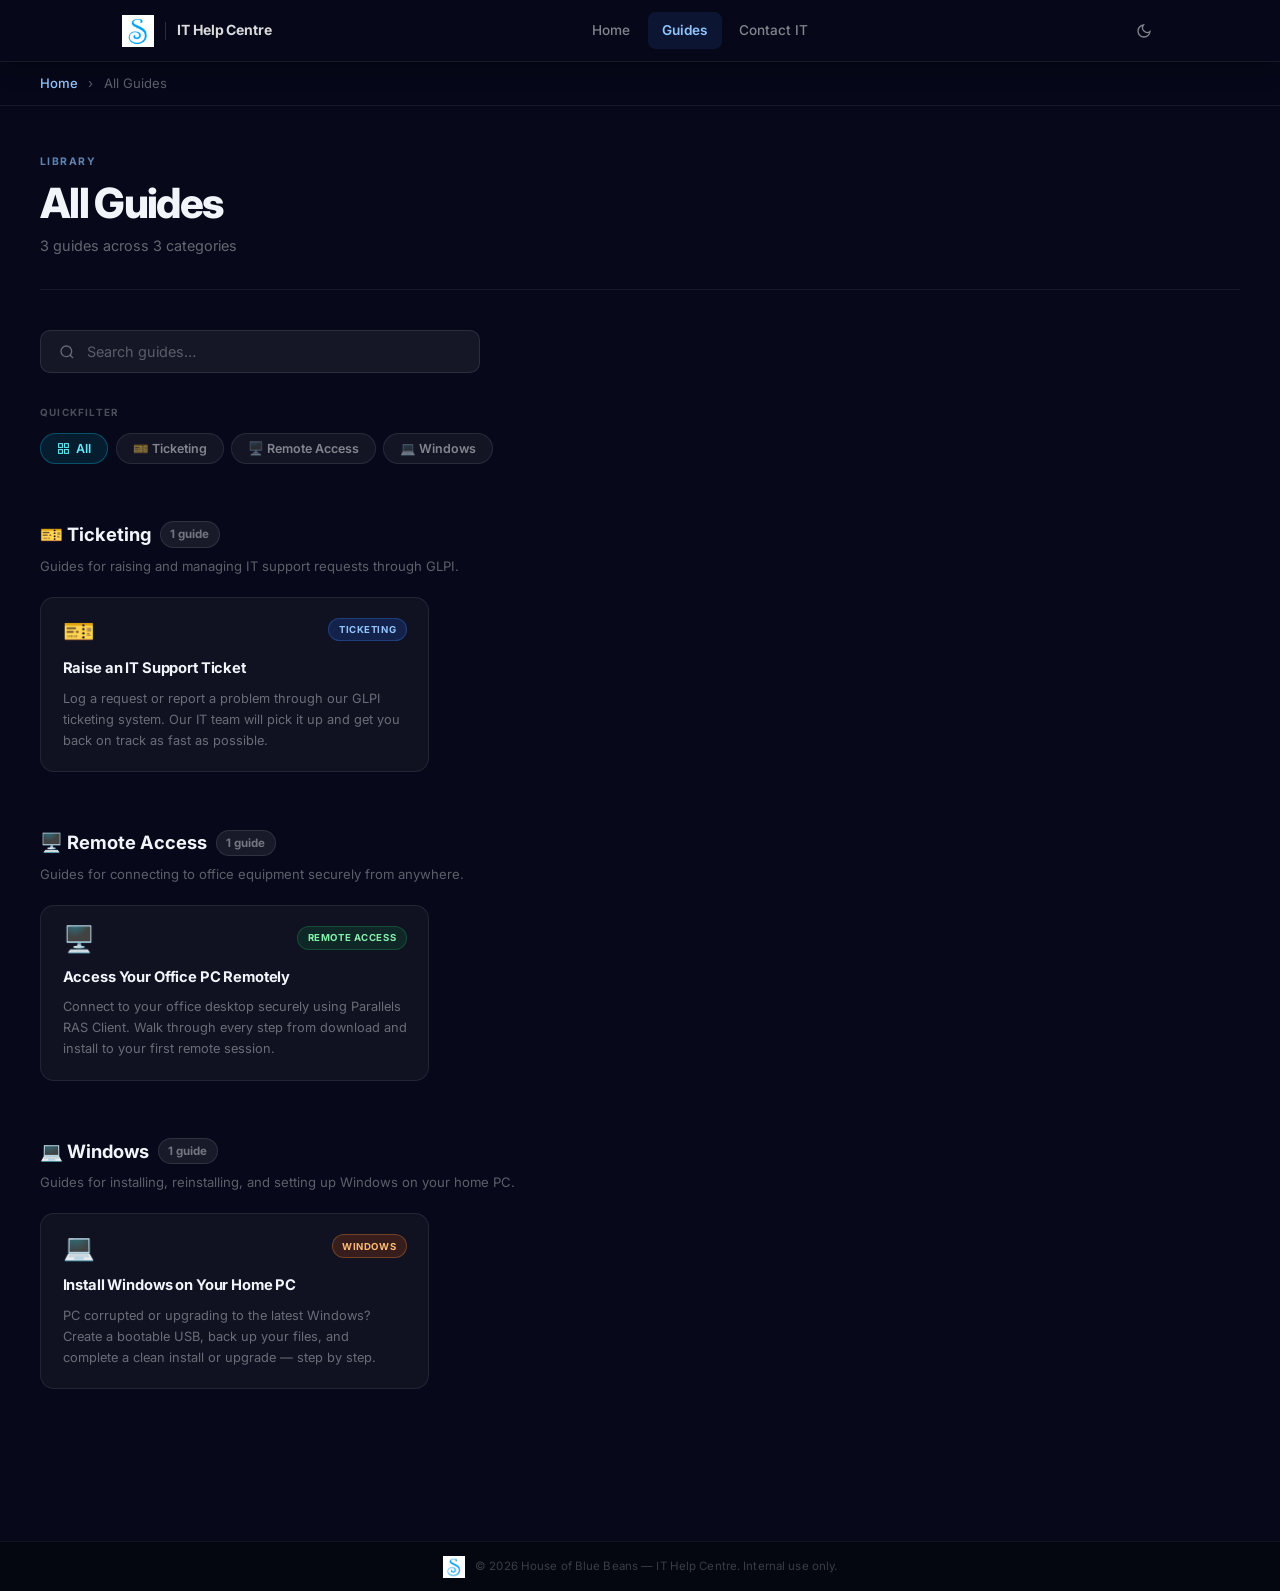
==== commit 18cea695: "Replace unsupported window emoji with laptop emoji for Windows guide Co-Authored-By: Claude Sonnet 4" ====
--- a/guides/all-guides.html
+++ b/guides/all-guides.html
@@ -73,7 +73,7 @@
         </button>
         <button class="lib-pill" data-filter="ticketing">🎫 Ticketing</button>
         <button class="lib-pill" data-filter="remote-access">🖥️ Remote Access</button>
-        <button class="lib-pill" data-filter="windows">🪟 Windows</button>
+        <button class="lib-pill" data-filter="windows">💻 Windows</button>
       </div>
 
       <!-- Empty state -->
@@ -129,7 +129,7 @@
       <div class="lib-section" data-category="windows">
         <div class="lib-section-hd">
           <h2 class="lib-section-title">
-            🪟 Windows
+            💻 Windows
             <span class="lib-section-count">1 guide</span>
           </h2>
         </div>
@@ -138,7 +138,7 @@
 
           <a class="lib-card" href="install-windows.html" data-title="install windows on your home pc" data-desc="reinstall or upgrade windows on a corrupted or outdated home pc using the media creation tool bootable usb">
             <div class="lib-card-top">
-              <span class="lib-card-icon">🪟</span>
+              <span class="lib-card-icon">💻</span>
               <span class="lib-card-badge lbd-orange">Windows</span>
             </div>
             <h3 class="lib-card-title">Install Windows on Your Home PC</h3>
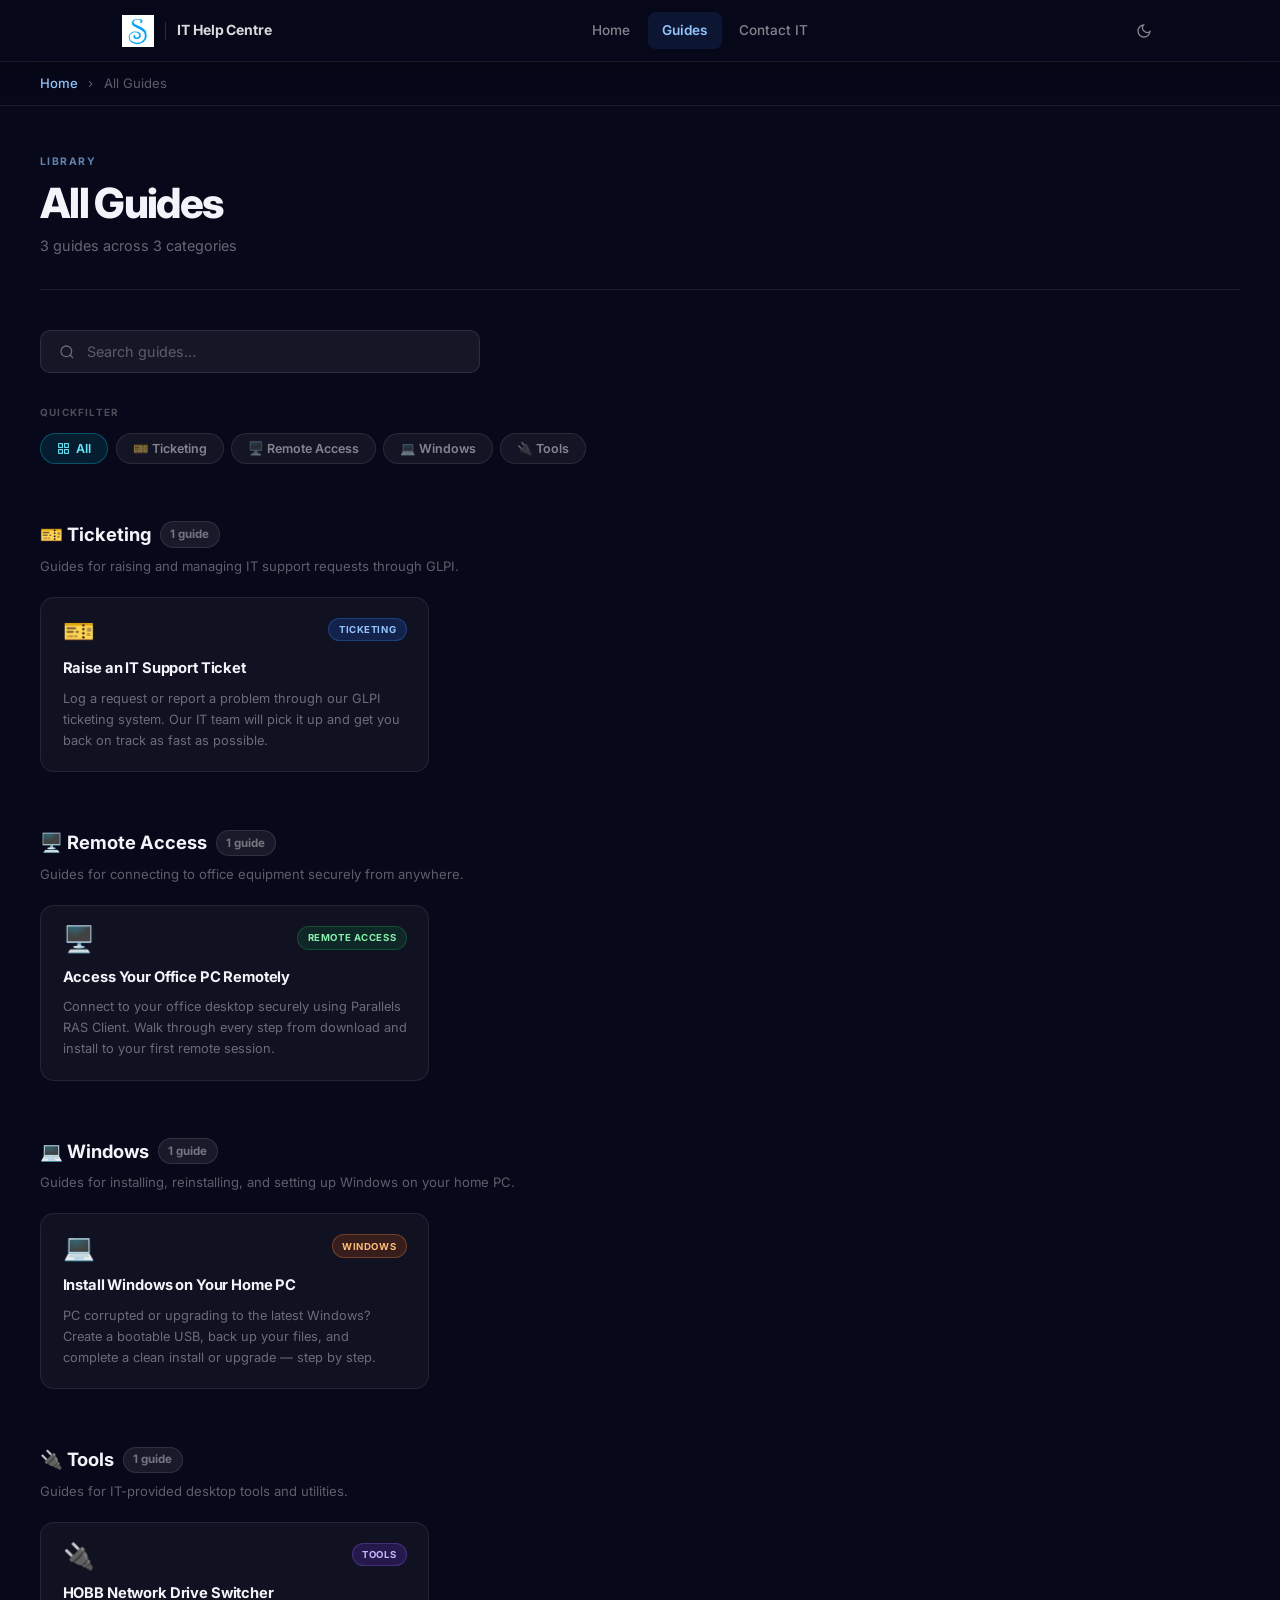
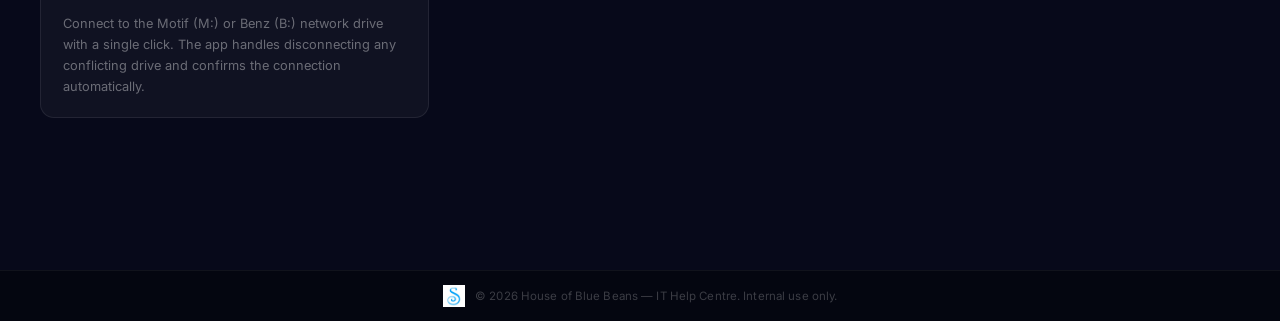
==== commit 4cc256a6: "Add HOBB Network Drive Switcher guide and Tools category New guide covering the DriveSwitch.exe tool" ====
--- a/guides/all-guides.html
+++ b/guides/all-guides.html
@@ -74,6 +74,7 @@
         <button class="lib-pill" data-filter="ticketing">🎫 Ticketing</button>
         <button class="lib-pill" data-filter="remote-access">🖥️ Remote Access</button>
         <button class="lib-pill" data-filter="windows">💻 Windows</button>
+        <button class="lib-pill" data-filter="tools">🔌 Tools</button>
       </div>
 
       <!-- Empty state -->
@@ -143,6 +144,29 @@
             </div>
             <h3 class="lib-card-title">Install Windows on Your Home PC</h3>
             <p class="lib-card-desc">PC corrupted or upgrading to the latest Windows? Create a bootable USB, back up your files, and complete a clean install or upgrade — step by step.</p>
+          </a>
+
+        </div>
+      </div>
+
+      <!-- ── Tools ── -->
+      <div class="lib-section" data-category="tools">
+        <div class="lib-section-hd">
+          <h2 class="lib-section-title">
+            🔌 Tools
+            <span class="lib-section-count">1 guide</span>
+          </h2>
+        </div>
+        <p class="lib-section-desc">Guides for IT-provided desktop tools and utilities.</p>
+        <div class="lib-grid">
+
+          <a class="lib-card" href="hobb-drive-switcher.html" data-title="hobb network drive switcher" data-desc="connect to the motif m: or benz b: network drive with a single click automatically disconnects conflicting drives">
+            <div class="lib-card-top">
+              <span class="lib-card-icon">🔌</span>
+              <span class="lib-card-badge lbd-purple">Tools</span>
+            </div>
+            <h3 class="lib-card-title">HOBB Network Drive Switcher</h3>
+            <p class="lib-card-desc">Connect to the Motif (M:) or Benz (B:) network drive with a single click. The app handles disconnecting any conflicting drive and confirms the connection automatically.</p>
           </a>
 
         </div>
--- a/assets/style.css
+++ b/assets/style.css
@@ -346,6 +346,7 @@
 .ic-blue   { background: linear-gradient(135deg, rgba(37,99,235,.3), rgba(99,102,241,.2)); border: 1px solid rgba(59,130,246,.3); }
 .ic-green  { background: linear-gradient(135deg, rgba(22,163,74,.25), rgba(16,185,129,.15)); border: 1px solid rgba(34,197,94,.25); }
 .ic-orange { background: linear-gradient(135deg, rgba(234,88,12,.28), rgba(251,146,60,.15)); border: 1px solid rgba(251,146,60,.3); }
+.ic-purple { background: linear-gradient(135deg, rgba(124,58,237,.28), rgba(167,139,250,.15)); border: 1px solid rgba(139,92,246,.3); }
 
 .gc-badge {
   font-size: .65rem; font-weight: 700; letter-spacing: .08em;
@@ -355,6 +356,7 @@
 .bd-blue   { background: rgba(37,99,235,.2);  color: #93c5fd; border: 1px solid rgba(59,130,246,.3); }
 .bd-green  { background: rgba(22,163,74,.15); color: #86efac; border: 1px solid rgba(34,197,94,.25); }
 .bd-orange { background: rgba(234,88,12,.18); color: #fdba74; border: 1px solid rgba(251,146,60,.3); }
+.bd-purple { background: rgba(124,58,237,.2);  color: #c4b5fd; border: 1px solid rgba(139,92,246,.3); }
 
 .gc-title {
   font-size: 1.25rem; font-weight: 800;
--- a/assets/guides-lib.css
+++ b/assets/guides-lib.css
@@ -147,7 +147,8 @@
 }
 .lbd-blue   { background: rgba(37,99,235,.2);  color: #93c5fd; border: 1px solid rgba(59,130,246,.3); }
 .lbd-green  { background: rgba(22,163,74,.15); color: #86efac; border: 1px solid rgba(34,197,94,.25); }
-.lbd-orange { background: rgba(234,88,12,.18); color: #fdba74; border: 1px solid rgba(251,146,60,.3); }
+.lbd-orange  { background: rgba(234,88,12,.18); color: #fdba74; border: 1px solid rgba(251,146,60,.3); }
+.lbd-purple  { background: rgba(124,58,237,.2);  color: #c4b5fd; border: 1px solid rgba(139,92,246,.3); }
 .lib-card-title {
   font-size: .92rem; font-weight: 700;
   color: #f1f5f9; letter-spacing: -.01em;
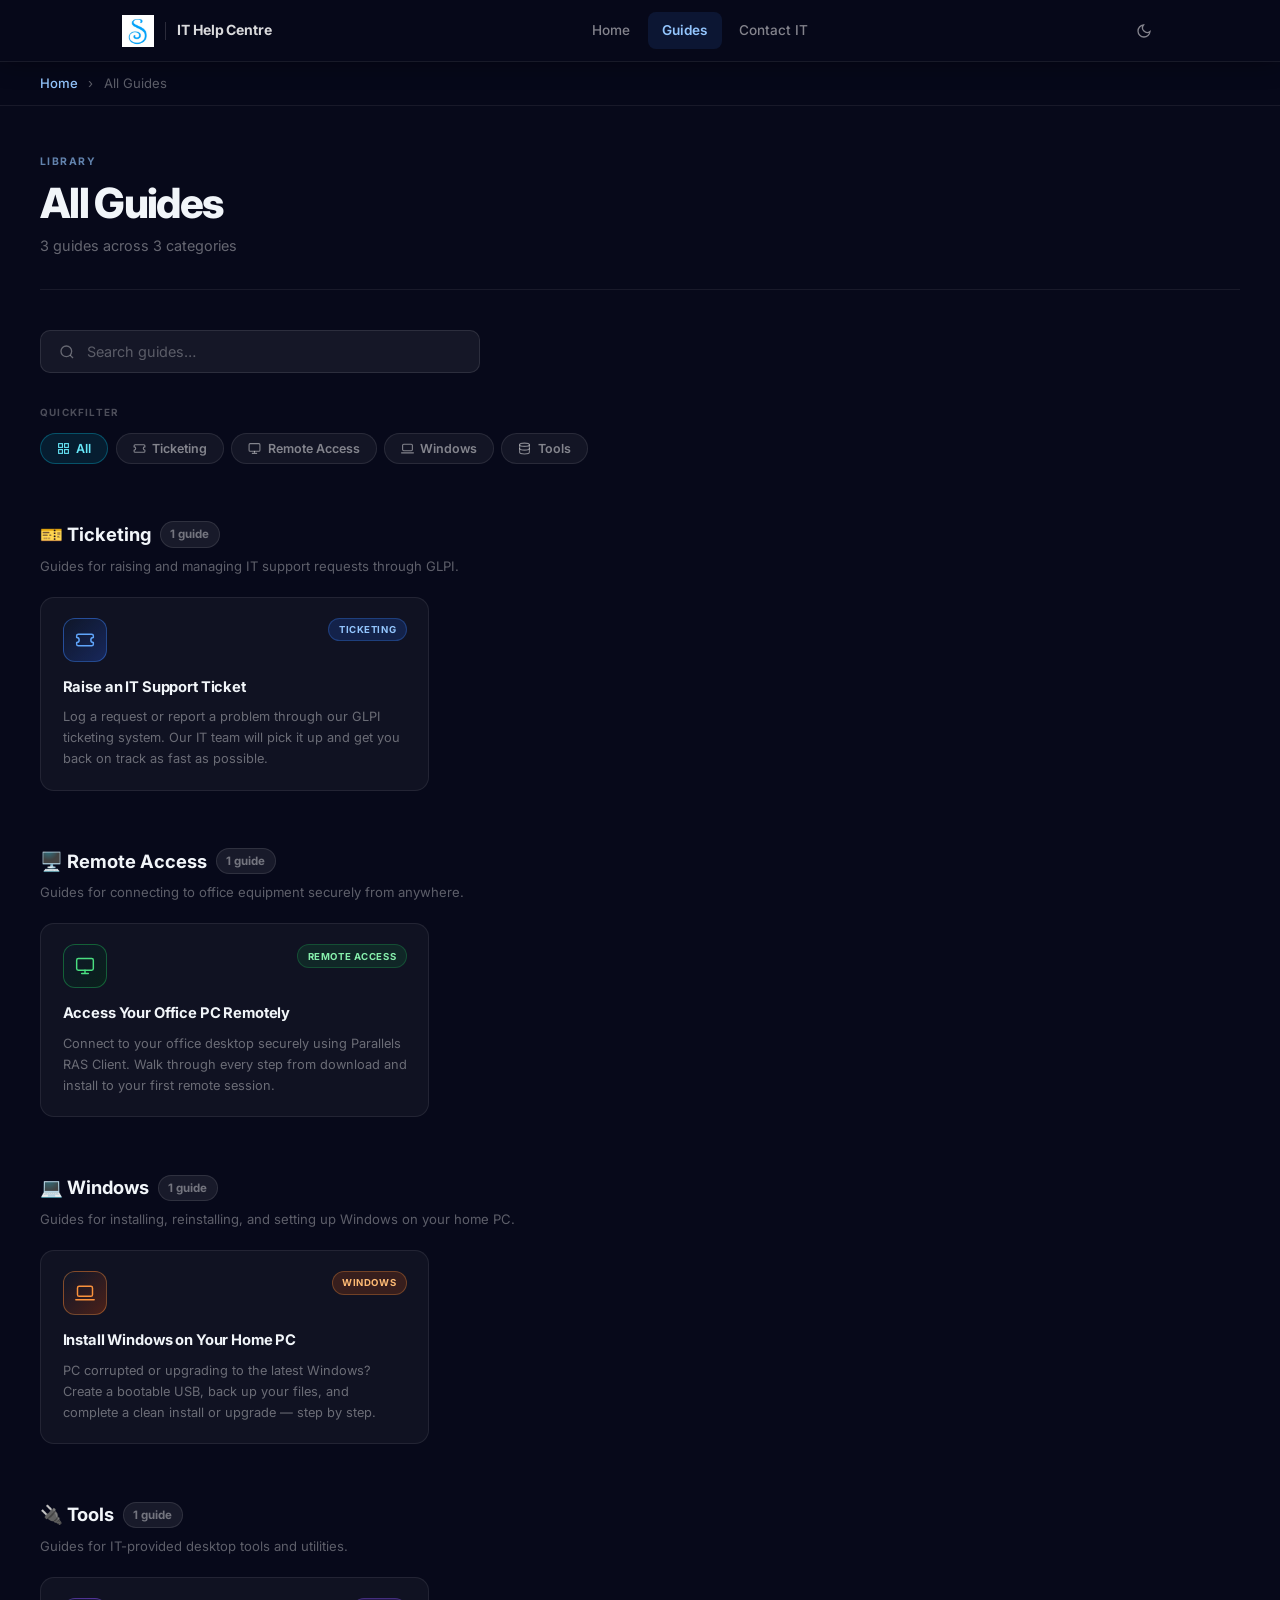
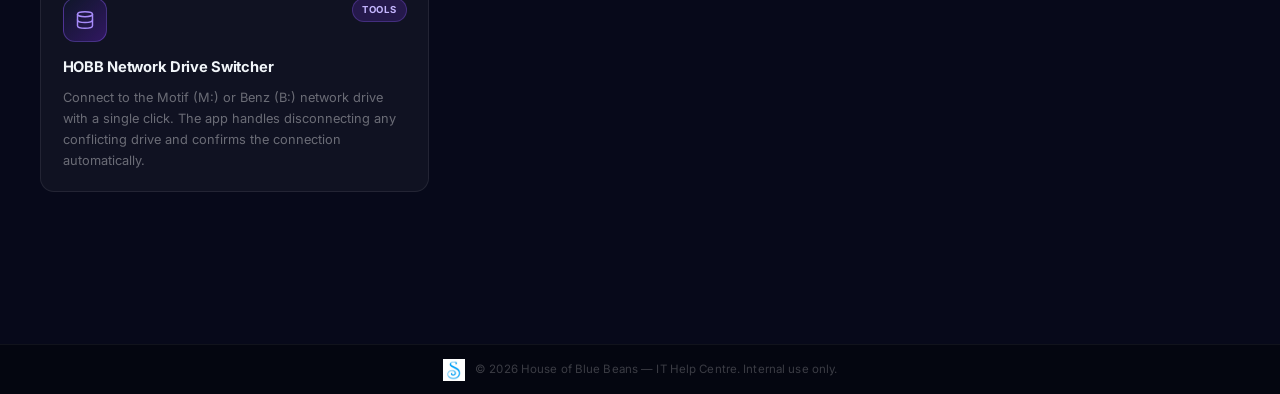
==== commit fc2cddb0: "Replace emoji icons with SVG vector icons across all guide cards and filters Card icon boxes now use" ====
--- a/guides/all-guides.html
+++ b/guides/all-guides.html
@@ -71,10 +71,10 @@
           <svg width="13" height="13" fill="none" stroke="currentColor" stroke-width="2" viewBox="0 0 24 24"><rect x="3" y="3" width="7" height="7"/><rect x="14" y="3" width="7" height="7"/><rect x="3" y="14" width="7" height="7"/><rect x="14" y="14" width="7" height="7"/></svg>
           All
         </button>
-        <button class="lib-pill" data-filter="ticketing">🎫 Ticketing</button>
-        <button class="lib-pill" data-filter="remote-access">🖥️ Remote Access</button>
-        <button class="lib-pill" data-filter="windows">💻 Windows</button>
-        <button class="lib-pill" data-filter="tools">🔌 Tools</button>
+        <button class="lib-pill" data-filter="ticketing"><svg width="13" height="13" viewBox="0 0 24 24" fill="none" stroke="currentColor" stroke-width="2" stroke-linecap="round" stroke-linejoin="round"><path d="M2 9a3 3 0 1 1 0 6v2a2 2 0 0 0 2 2h16a2 2 0 0 0 2-2v-2a3 3 0 1 1 0-6V7a2 2 0 0 0-2-2H4a2 2 0 0 0-2 2v2z"/></svg> Ticketing</button>
+        <button class="lib-pill" data-filter="remote-access"><svg width="13" height="13" viewBox="0 0 24 24" fill="none" stroke="currentColor" stroke-width="2" stroke-linecap="round" stroke-linejoin="round"><rect x="2" y="3" width="20" height="14" rx="2"/><path d="M8 21h8M12 17v4"/></svg> Remote Access</button>
+        <button class="lib-pill" data-filter="windows"><svg width="13" height="13" viewBox="0 0 24 24" fill="none" stroke="currentColor" stroke-width="2" stroke-linecap="round" stroke-linejoin="round"><rect x="3" y="4" width="18" height="12" rx="2"/><path d="M1 20h22"/></svg> Windows</button>
+        <button class="lib-pill" data-filter="tools"><svg width="13" height="13" viewBox="0 0 24 24" fill="none" stroke="currentColor" stroke-width="2" stroke-linecap="round" stroke-linejoin="round"><ellipse cx="12" cy="5" rx="9" ry="3"/><path d="M3 5v14c0 1.66 4.03 3 9 3s9-1.34 9-3V5"/><path d="M3 12c0 1.66 4.03 3 9 3s9-1.34 9-3"/></svg> Tools</button>
       </div>
 
       <!-- Empty state -->
@@ -93,7 +93,7 @@
 
           <a class="lib-card" href="raise-it-ticket.html" data-title="raise an it support ticket" data-desc="log a request or report a problem through our glpi ticketing system">
             <div class="lib-card-top">
-              <span class="lib-card-icon">🎫</span>
+              <span class="lib-card-icon ic-blue"><svg width="20" height="20" viewBox="0 0 24 24" fill="none" stroke="currentColor" stroke-width="1.75" stroke-linecap="round" stroke-linejoin="round"><path d="M2 9a3 3 0 1 1 0 6v2a2 2 0 0 0 2 2h16a2 2 0 0 0 2-2v-2a3 3 0 1 1 0-6V7a2 2 0 0 0-2-2H4a2 2 0 0 0-2 2v2z"/></svg></span>
               <span class="lib-card-badge lbd-blue">Ticketing</span>
             </div>
             <h3 class="lib-card-title">Raise an IT Support Ticket</h3>
@@ -116,7 +116,7 @@
 
           <a class="lib-card" href="parallels-ras.html" data-title="access your office pc remotely" data-desc="connect to your office desktop securely using parallels ras client from home">
             <div class="lib-card-top">
-              <span class="lib-card-icon">🖥️</span>
+              <span class="lib-card-icon ic-green"><svg width="20" height="20" viewBox="0 0 24 24" fill="none" stroke="currentColor" stroke-width="1.75" stroke-linecap="round" stroke-linejoin="round"><rect x="2" y="3" width="20" height="14" rx="2"/><path d="M8 21h8M12 17v4"/></svg></span>
               <span class="lib-card-badge lbd-green">Remote Access</span>
             </div>
             <h3 class="lib-card-title">Access Your Office PC Remotely</h3>
@@ -139,7 +139,7 @@
 
           <a class="lib-card" href="install-windows.html" data-title="install windows on your home pc" data-desc="reinstall or upgrade windows on a corrupted or outdated home pc using the media creation tool bootable usb">
             <div class="lib-card-top">
-              <span class="lib-card-icon">💻</span>
+              <span class="lib-card-icon ic-orange"><svg width="20" height="20" viewBox="0 0 24 24" fill="none" stroke="currentColor" stroke-width="1.75" stroke-linecap="round" stroke-linejoin="round"><rect x="3" y="4" width="18" height="12" rx="2"/><path d="M1 20h22"/></svg></span>
               <span class="lib-card-badge lbd-orange">Windows</span>
             </div>
             <h3 class="lib-card-title">Install Windows on Your Home PC</h3>
@@ -162,7 +162,7 @@
 
           <a class="lib-card" href="hobb-drive-switcher.html" data-title="hobb network drive switcher" data-desc="connect to the motif m: or benz b: network drive with a single click automatically disconnects conflicting drives">
             <div class="lib-card-top">
-              <span class="lib-card-icon">🔌</span>
+              <span class="lib-card-icon ic-purple"><svg width="20" height="20" viewBox="0 0 24 24" fill="none" stroke="currentColor" stroke-width="1.75" stroke-linecap="round" stroke-linejoin="round"><ellipse cx="12" cy="5" rx="9" ry="3"/><path d="M3 5v14c0 1.66 4.03 3 9 3s9-1.34 9-3V5"/><path d="M3 12c0 1.66 4.03 3 9 3s9-1.34 9-3"/></svg></span>
               <span class="lib-card-badge lbd-purple">Tools</span>
             </div>
             <h3 class="lib-card-title">HOBB Network Drive Switcher</h3>
--- a/assets/style.css
+++ b/assets/style.css
@@ -274,6 +274,7 @@
   margin-bottom: 1.75rem; flex-wrap: wrap;
 }
 .filter-btn {
+  display: inline-flex; align-items: center; gap: .4rem;
   background: rgba(255,255,255,.05);
   border: 1px solid rgba(255,255,255,.1);
   border-radius: 999px;
@@ -341,12 +342,12 @@
 .gc-icon {
   width: 56px; height: 56px; border-radius: 16px;
   display: flex; align-items: center; justify-content: center;
-  font-size: 1.6rem; flex-shrink: 0;
-}
-.ic-blue   { background: linear-gradient(135deg, rgba(37,99,235,.3), rgba(99,102,241,.2)); border: 1px solid rgba(59,130,246,.3); }
-.ic-green  { background: linear-gradient(135deg, rgba(22,163,74,.25), rgba(16,185,129,.15)); border: 1px solid rgba(34,197,94,.25); }
-.ic-orange { background: linear-gradient(135deg, rgba(234,88,12,.28), rgba(251,146,60,.15)); border: 1px solid rgba(251,146,60,.3); }
-.ic-purple { background: linear-gradient(135deg, rgba(124,58,237,.28), rgba(167,139,250,.15)); border: 1px solid rgba(139,92,246,.3); }
+  flex-shrink: 0;
+}
+.ic-blue   { background: linear-gradient(135deg, rgba(15,23,42,.92), rgba(30,58,138,.55));  border: 1px solid rgba(59,130,246,.45); color: #60a5fa; }
+.ic-green  { background: linear-gradient(135deg, rgba(15,23,42,.92), rgba(5,46,22,.55));    border: 1px solid rgba(34,197,94,.4);   color: #4ade80; }
+.ic-orange { background: linear-gradient(135deg, rgba(15,23,42,.92), rgba(124,45,18,.55));  border: 1px solid rgba(251,146,60,.4);  color: #fb923c; }
+.ic-purple { background: linear-gradient(135deg, rgba(15,23,42,.92), rgba(76,29,149,.55));  border: 1px solid rgba(139,92,246,.4);  color: #a78bfa; }
 
 .gc-badge {
   font-size: .65rem; font-weight: 700; letter-spacing: .08em;
@@ -593,6 +594,13 @@
 body.light-mode .onboard-arrow { color: #cbd5e1; }
 
 /* Filter */
+/* Icon boxes — light mode */
+body.light-mode .ic-blue   { background: linear-gradient(135deg, #eff6ff, #dbeafe); border-color: rgba(59,130,246,.35);  color: #2563eb; }
+body.light-mode .ic-green  { background: linear-gradient(135deg, #f0fdf4, #dcfce7); border-color: rgba(34,197,94,.35);   color: #16a34a; }
+body.light-mode .ic-orange { background: linear-gradient(135deg, #fff7ed, #ffedd5); border-color: rgba(251,146,60,.35);  color: #ea580c; }
+body.light-mode .ic-purple { background: linear-gradient(135deg, #faf5ff, #ede9fe); border-color: rgba(139,92,246,.35);  color: #7c3aed; }
+
+/* Filter */
 body.light-mode .filter-btn { background: #ffffff; border-color: #e2e8f0; color: #64748b; }
 body.light-mode .filter-btn:hover { background: #f8fafc; color: #374151; border-color: #cbd5e1; }
 body.light-mode .filter-btn.active { background: #eff6ff; border-color: #93c5fd; color: #1d4ed8; }
--- a/assets/guides-lib.css
+++ b/assets/guides-lib.css
@@ -139,7 +139,7 @@
   display: flex; align-items: flex-start; justify-content: space-between;
   margin-bottom: 1rem;
 }
-.lib-card-icon { font-size: 1.6rem; line-height: 1; }
+.lib-card-icon { width: 44px; height: 44px; border-radius: 12px; display: flex; align-items: center; justify-content: center; flex-shrink: 0; }
 .lib-card-badge {
   font-size: .6rem; font-weight: 700;
   letter-spacing: .06em; text-transform: uppercase;
